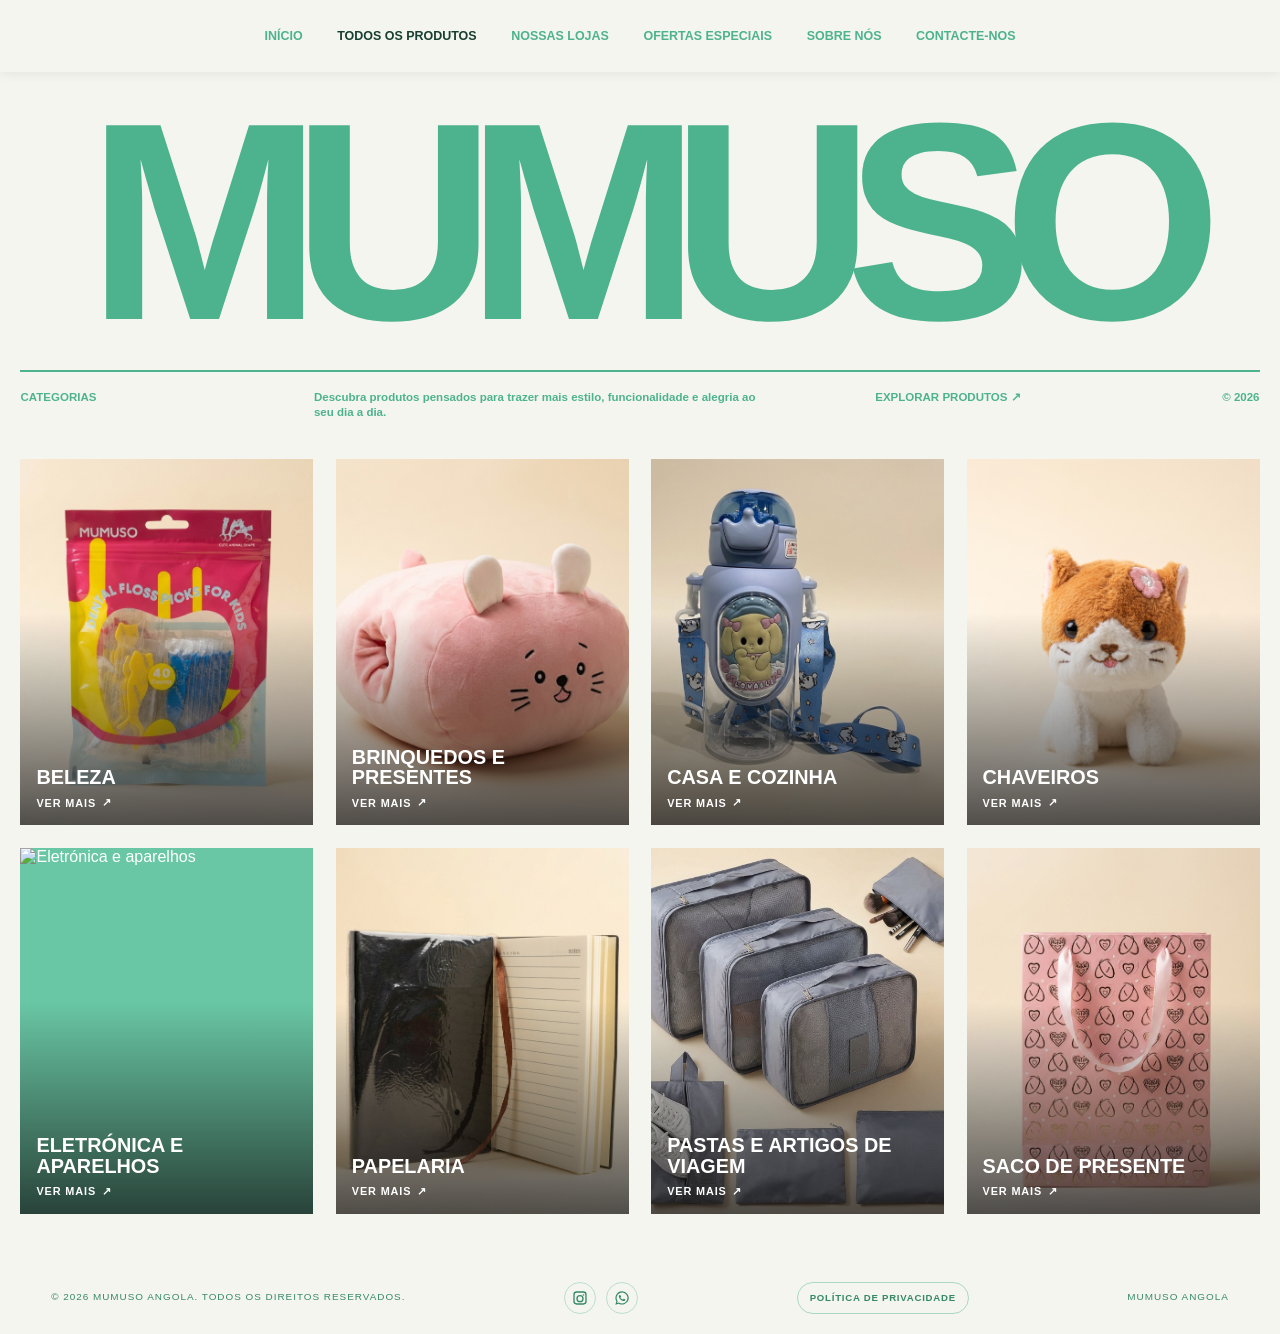
==== all-products.html @ 421673c2 "push" ====
<!doctype html>
<html lang="pt-AO">
  <head>
    <meta charset="UTF-8" />
    <meta name="viewport" content="width=device-width, initial-scale=1.0" />
    <meta
      name="description"
      content="Explore as categorias de produtos MUMUSO Angola."
    />
    <title>Todos os produtos | MUMUSO Angola</title>
    <link rel="stylesheet" href="all-products.css" />
    <link rel="stylesheet" href="footer.css" />
    <link rel="stylesheet" href="page-transitions.css" />
    <script src="script.js" defer></script>
    <script src="page-transitions.js" defer></script>
  </head>
  <body>
    <nav class="site-nav" aria-label="Navegação principal">
      <button
        class="nav-toggle"
        type="button"
        aria-expanded="false"
        aria-controls="primary-navigation"
        aria-label="Abrir menu"
      >
        <span class="nav-toggle-icon" aria-hidden="true"><span></span></span>
      </button>
      <div class="nav-links" id="primary-navigation">
        <a href="index.html#home">Início</a>
        <a href="all-products.html" aria-current="page">Todos os produtos</a>
        <a href="stores.html">Nossas lojas</a>
        <a href="index.html#offers">Ofertas especiais</a>
        <a href="abous-us.html">Sobre nós</a>
        <a href="contact%20us.html">Contacte-nos</a>
      </div>
    </nav>

    <main class="all-products">
      <header class="products-header">
        <h1>MUMUSO</h1>
        <div class="products-intro">
          <p class="intro-label">Categorias</p>
          <p class="intro-copy">
            Descubra produtos pensados para trazer mais estilo, funcionalidade e
            alegria ao seu dia a dia.
          </p>
          <a class="intro-link" href="catalog.html#catalog">Explorar produtos <span aria-hidden="true">&#8599;</span></a>
          <p class="intro-year">&copy; 2026</p>
        </div>
      </header>

      <section class="product-grid" aria-label="Categorias de produtos">
        <a class="product-card" href="catalog.html?category=beleza#catalog">
          <img src="public/beleza/beleza-001.jpg" alt="Produtos de beleza" />
          <span class="product-card-copy">
            <span class="product-card-title">Beleza</span>
            <span class="product-card-link">Ver mais <span aria-hidden="true">&#8599;</span></span>
          </span>
        </a>
        <a class="product-card" href="catalog.html?category=brinquedos-presentes#catalog">
          <img src="public/Brinquedos E Presentes/6941347711270_(2).jpeg_20261011231437.jpg" alt="Brinquedos e presentes" />
          <span class="product-card-copy">
            <span class="product-card-title">Brinquedos E Presentes</span>
            <span class="product-card-link">Ver mais <span aria-hidden="true">&#8599;</span></span>
          </span>
        </a>
        <a class="product-card" href="catalog.html?category=casa-cozinha#catalog">
          <img src="public/Casa E Cozinha/mumuso-09-bottle-blue-puppy.jpg_20261012151900.jpg" alt="Produtos para casa e cozinha" />
          <span class="product-card-copy">
            <span class="product-card-title">Casa E Cozinha</span>
            <span class="product-card-link">Ver mais <span aria-hidden="true">&#8599;</span></span>
          </span>
        </a>
        <a class="product-card" href="catalog.html?category=chaveiros#catalog">
          <img src="public/Chaveiros/6976227004227..jpeg_2K_20261011211742.jpg" alt="Chaveiros" />
          <span class="product-card-copy">
            <span class="product-card-title">Chaveiros</span>
            <span class="product-card-link">Ver mais <span aria-hidden="true">&#8599;</span></span>
          </span>
        </a>
        <a class="product-card" href="catalog.html?category=eletronica-aparelhos#catalog">
          <img src="public/Eletrónica E Aparelhos/6932559669633.jpeg_20261012150756.jpg" alt="Eletrónica e aparelhos" />
          <span class="product-card-copy">
            <span class="product-card-title">Eletrónica E Aparelhos</span>
            <span class="product-card-link">Ver mais <span aria-hidden="true">&#8599;</span></span>
          </span>
        </a>
        <a class="product-card" href="catalog.html?category=papelaria#catalog">
          <img src="public/Papelaria/6977321142747.jpeg_20261011212700.jpg" alt="Papelaria" />
          <span class="product-card-copy">
            <span class="product-card-title">Papelaria</span>
            <span class="product-card-link">Ver mais <span aria-hidden="true">&#8599;</span></span>
          </span>
        </a>
        <a class="product-card" href="catalog.html?category=pastas-viagem#catalog">
          <img src="public/Pastas E Artigos De Viagem/6976227003237.jpeg_20261011213330.jpg" alt="Pastas e artigos de viagem" />
          <span class="product-card-copy">
            <span class="product-card-title">Pastas E Artigos De Viagem</span>
            <span class="product-card-link">Ver mais <span aria-hidden="true">&#8599;</span></span>
          </span>
        </a>
        <a class="product-card" href="catalog.html?category=saco-presente#catalog">
          <img src="public/Saco De Presente/6976913290743.jpeg_20261011213800.jpg" alt="Sacos de presente" />
          <span class="product-card-copy">
            <span class="product-card-title">Saco De Presente</span>
            <span class="product-card-link">Ver mais <span aria-hidden="true">&#8599;</span></span>
          </span>
        </a>
      </section>
    </main>

    <footer class="site-footer">
      <p class="site-footer-copyright">&copy; 2026 MUMUSO ANGOLA. Todos os direitos reservados.</p>
      <nav class="site-footer-socials" aria-label="Redes sociais">
        <a href="https://www.instagram.com/mumusoangolaofficial/?hl=en" target="_blank" rel="noopener noreferrer" aria-label="Instagram">
          <svg viewBox="0 0 24 24" aria-hidden="true"><path d="M7 2h10a5 5 0 0 1 5 5v10a5 5 0 0 1-5 5H7a5 5 0 0 1-5-5V7a5 5 0 0 1 5-5zm0 2a3 3 0 0 0-3 3v10a3 3 0 0 0 3 3h10a3 3 0 0 0 3-3V7a3 3 0 0 0-3-3H7zm5 3.5A5.5 5.5 0 1 1 6.5 13 5.5 5.5 0 0 1 12 7.5zm0 2A3.5 3.5 0 1 0 15.5 13 3.5 3.5 0 0 0 12 9.5zm5.25-3.25a1.25 1.25 0 1 1-1.25 1.25 1.25 1.25 0 0 1 1.25-1.25z"/></svg>
        </a>
        <a href="https://wa.me/244922994922" target="_blank" rel="noopener noreferrer" aria-label="WhatsApp">
          <svg viewBox="0 0 24 24" aria-hidden="true"><path d="M12.04 2a9.91 9.91 0 0 0-8.48 15.03L2 22l5.1-1.52A9.94 9.94 0 1 0 12.04 2Zm0 18.08a8.1 8.1 0 0 1-4.13-1.13l-.3-.18-3.03.9.91-2.95-.2-.31a8.13 8.13 0 1 1 6.75 3.67Zm4.46-6.09c-.24-.12-1.42-.7-1.64-.78-.22-.08-.38-.12-.54.12-.16.24-.62.78-.76.94-.14.16-.28.18-.52.06-.24-.12-1.02-.38-1.94-1.2-.72-.64-1.2-1.43-1.34-1.67-.14-.24-.02-.37.1-.49.1-.1.24-.28.36-.42.12-.14.16-.24.24-.4.08-.16.04-.3-.02-.42-.06-.12-.54-1.3-.74-1.78-.2-.47-.4-.4-.54-.4l-.46-.01c-.16 0-.42.06-.64.3-.22.24-.84.82-.84 2s.86 2.32.98 2.48c.12.16 1.7 2.6 4.12 3.64.58.25 1.03.4 1.38.51.58.18 1.1.16 1.52.1.46-.07 1.42-.58 1.62-1.14.2-.56.2-1.04.14-1.14-.06-.1-.22-.16-.46-.28Z"/></svg>
        </a>
      </nav>
      <a class="site-footer-policy" href="privacy-policy.html">Política de privacidade</a>
      <p class="site-footer-brand">MUMUSO ANGOLA</p>
    </footer>
  </body>
</html>
---- all-products.css ----
:root {
  --products-green: #69c7a5;
  --products-green-deep: #4db38e;
  --products-paper: #f5f5f0;
  --products-ink: #173f31;
  --products-sans: "Avenir Next", "Montserrat", "Helvetica Neue", Arial, sans-serif;
}

*,
*::before,
*::after {
  box-sizing: border-box;
}

html {
  min-width: 320px;
  scroll-behavior: smooth;
}

body {
  min-width: 320px;
  min-height: 100vh;
  margin: 0;
  background: var(--products-paper);
  color: var(--products-ink);
  font-family: var(--products-sans);
}

.site-nav {
  position: fixed;
  inset: 0 0 auto;
  z-index: 10;
  display: flex;
  min-height: 4.5rem;
  align-items: center;
  justify-content: center;
  padding: 0.75rem 2rem;
  background: rgba(245, 245, 240, 0.96);
  box-shadow: 0 1px 12px rgba(16, 16, 16, 0.08);
  backdrop-filter: blur(12px);
}

.nav-links {
  display: flex;
  align-items: center;
  justify-content: center;
  gap: clamp(1rem, 2.7vw, 2.75rem);
}

.nav-links a {
  color: var(--products-green-deep);
  font-size: 0.78rem;
  font-weight: 600;
  text-decoration: none;
  text-transform: uppercase;
  white-space: nowrap;
  transition: color 0.2s ease;
}

.nav-links a:hover,
.nav-links a:focus-visible,
.nav-links a[aria-current="page"] {
  color: var(--products-ink);
}

.nav-toggle {
  display: none;
}

.all-products {
  padding: 7rem clamp(1rem, 1.6vw, 1.5rem) 3rem;
}

.products-header {
  margin-bottom: clamp(1.75rem, 3vw, 2.5rem);
}

.products-header h1 {
  margin: 0;
  color: var(--products-green-deep);
  font-size: clamp(5.2rem, 22vw, 22rem);
  font-weight: 700;
  letter-spacing: -0.105em;
  line-height: 0.78;
  text-align: center;
}

.products-intro {
  display: grid;
  grid-template-columns: 1fr 2fr 1.2fr auto;
  gap: clamp(1rem, 2vw, 2rem);
  align-items: start;
  margin-top: clamp(1.5rem, 3vw, 2.5rem);
  padding-top: 1.1rem;
  border-top: 2px solid var(--products-green-deep);
}

.products-intro p,
.intro-link {
  margin: 0;
  color: var(--products-green-deep);
  font-size: 0.72rem;
  font-weight: 600;
  line-height: 1.35;
  text-transform: uppercase;
}

.intro-copy {
  max-width: 28rem;
  text-transform: none !important;
}

.intro-link {
  justify-self: start;
  text-decoration: none;
}

.intro-link:hover,
.intro-link:focus-visible {
  color: var(--products-ink);
}

.intro-year {
  text-align: right;
}

.product-grid {
  display: grid;
  grid-template-columns: repeat(4, minmax(0, 1fr));
  gap: clamp(0.65rem, 1.8vw, 1.4rem);
}

.product-card {
  position: relative;
  display: block;
  aspect-ratio: 0.8;
  overflow: hidden;
  background: var(--products-green);
  color: #fff;
  text-decoration: none;
}

.product-card img {
  position: absolute;
  inset: 0;
  width: 100%;
  height: 100%;
  object-fit: cover;
  transition: transform 0.45s ease;
}

.product-card::after {
  position: absolute;
  inset: 0;
  background: linear-gradient(180deg, transparent 42%, rgba(16, 16, 16, 0.72));
  content: "";
}

.product-card:hover img,
.product-card:focus-visible img {
  transform: scale(1.04);
}

.product-card:focus-visible {
  outline: 3px solid var(--products-green-deep);
  outline-offset: 3px;
}

.product-card-copy {
  position: absolute;
  z-index: 1;
  right: 1rem;
  bottom: 1rem;
  left: 1rem;
  display: flex;
  flex-direction: column;
  align-items: flex-start;
  gap: 0.5rem;
}

.product-card-title {
  font-size: clamp(0.9rem, 1.55vw, 1.35rem);
  font-weight: 600;
  line-height: 1.05;
  text-transform: uppercase;
}

.product-card-link {
  display: inline-flex;
  gap: 0.35rem;
  align-items: center;
  font-size: 0.68rem;
  font-weight: 600;
  letter-spacing: 0.08em;
  text-transform: uppercase;
}

@media (max-width: 768px) {
  .site-nav {
    justify-content: flex-end;
    min-height: 3.75rem;
    padding: 0.5rem 1rem;
  }

  .nav-toggle {
    position: relative;
    z-index: 2;
    display: grid;
    width: 2.75rem;
    height: 2.75rem;
    place-items: center;
    border: 1px solid rgba(77, 179, 142, 0.45);
    border-radius: 50%;
    color: var(--products-green-deep);
    background: var(--products-paper);
    cursor: pointer;
  }

  .nav-toggle-icon,
  .nav-toggle-icon::before,
  .nav-toggle-icon::after {
    display: block;
    width: 1.1rem;
    height: 2px;
    background: currentColor;
    transition: transform 0.2s ease;
  }

  .nav-toggle-icon {
    position: relative;
  }

  .nav-toggle-icon::before,
  .nav-toggle-icon::after {
    position: absolute;
    left: 0;
    content: "";
  }

  .nav-toggle-icon::before {
    transform: translateY(-0.35rem);
  }

  .nav-toggle-icon::after {
    transform: translateY(0.35rem);
  }

  .nav-toggle[aria-expanded="true"] .nav-toggle-icon {
    background: transparent;
  }

  .nav-toggle[aria-expanded="true"] .nav-toggle-icon::before {
    transform: rotate(45deg);
  }

  .nav-toggle[aria-expanded="true"] .nav-toggle-icon::after {
    transform: rotate(-45deg);
  }

  .nav-links {
    position: absolute;
    top: 100%;
    right: 0;
    left: 0;
    display: flex;
    flex-direction: column;
    align-items: stretch;
    gap: 0;
    max-height: 0;
    padding: 0 1.25rem;
    overflow: hidden;
    background: var(--products-paper);
    box-shadow: 0 12px 16px rgba(16, 16, 16, 0.08);
    visibility: hidden;
    transition: max-height 0.3s ease, padding 0.3s ease, visibility 0.3s ease;
  }

  .nav-links.is-open {
    max-height: 24rem;
    padding: 0.5rem 1.25rem 1rem;
    visibility: visible;
  }

  .nav-links a {
    padding: 0.9rem 0;
    border-bottom: 1px solid rgba(77, 179, 142, 0.2);
    font-size: 0.85rem;
  }

  .nav-links a:last-child {
    border-bottom: 0;
  }

  .all-products {
    padding-top: 6rem;
  }

  .products-header h1 {
    font-size: clamp(3.5rem, 21vw, 11rem);
  }

  .products-intro {
    grid-template-columns: 1fr 2fr;
    gap: 1rem;
  }

  .intro-year {
    display: none;
  }

  .product-grid {
    grid-template-columns: repeat(2, minmax(0, 1fr));
    gap: 0.7rem;
  }

  .product-card-copy {
    right: 0.7rem;
    bottom: 0.7rem;
    left: 0.7rem;
  }
}

@media (prefers-reduced-motion: reduce) {
  *,
  *::before,
  *::after {
    scroll-behavior: auto !important;
    transition-duration: 0.01ms !important;
  }
}
---- footer.css ----
.site-footer {
  display: flex;
  min-height: 4.5rem;
  align-items: center;
  justify-content: space-between;
  gap: 1rem;
  padding: 1rem clamp(1.25rem, 4vw, 4rem);
  background: #f5f5f0;
  color: #53665c;
  font-family: "Avenir Next", "Montserrat", "Helvetica Neue", Arial, sans-serif;
}

.site-footer p {
  width: auto;
  margin: 0;
  font-size: 0.62rem;
  font-weight: 500;
  letter-spacing: 0.1em;
  line-height: 1.5;
  text-transform: uppercase;
}

.site-footer-brand {
  color: #368967;
  text-align: right;
}

.site-footer-copyright {
  color: #368967;
}

.site-footer-socials {
  display: flex;
  align-items: center;
  gap: 0.65rem;
}

.site-footer-socials a {
  display: grid;
  width: 2rem;
  height: 2rem;
  place-items: center;
  border: 1px solid rgba(77, 179, 142, 0.35);
  border-radius: 50%;
  color: #368967;
  transition: color 0.2s ease, background 0.2s ease;
}

.site-footer-socials a:hover,
.site-footer-socials a:focus-visible {
  color: #fff;
  background: #4db38e;
}

.site-footer-socials svg {
  width: 1rem;
  height: 1rem;
  fill: currentColor;
}

.site-footer-policy {
  display: inline-flex;
  min-height: 2rem;
  align-items: center;
  justify-content: center;
  padding: 0.4rem 0.75rem;
  border: 1px solid rgba(77, 179, 142, 0.45);
  border-radius: 999px;
  color: #368967;
  font-size: 0.6rem;
  font-weight: 600;
  letter-spacing: 0.08em;
  text-decoration: none;
  text-transform: uppercase;
  transition: color 0.2s ease, background 0.2s ease;
}

.site-footer-policy:hover,
.site-footer-policy:focus-visible {
  color: #fff;
  background: #4db38e;
}

@media (max-width: 600px) {
  .site-footer {
    flex-wrap: wrap;
    justify-content: center;
    gap: 0.65rem 1.25rem;
    padding: 1rem;
  }

  .site-footer p {
    font-size: 0.58rem;
    text-align: center;
  }

  .site-footer-brand {
    flex-basis: 100%;
  }

  .site-footer-policy {
    font-size: 0.56rem;
  }
}
---- page-transitions.css ----
@keyframes page-transition-enter {
  from {
    opacity: 0;
  }

  to {
    opacity: 1;
  }
}

body {
  animation: page-transition-enter 260ms ease-out both;
}

html.is-transitioning-out::after {
  position: fixed;
  z-index: 2000;
  inset: 0;
  background: #f5f5f0;
  content: "";
  opacity: 0;
  pointer-events: none;
  transition: opacity 240ms ease-in;
}

html.is-transitioning-out.is-transition-active::after {
  opacity: 1;
  pointer-events: auto;
}

@media (prefers-reduced-motion: reduce) {
  body {
    animation: none;
  }

  html.is-transitioning-out::after {
    transition: none;
  }
}
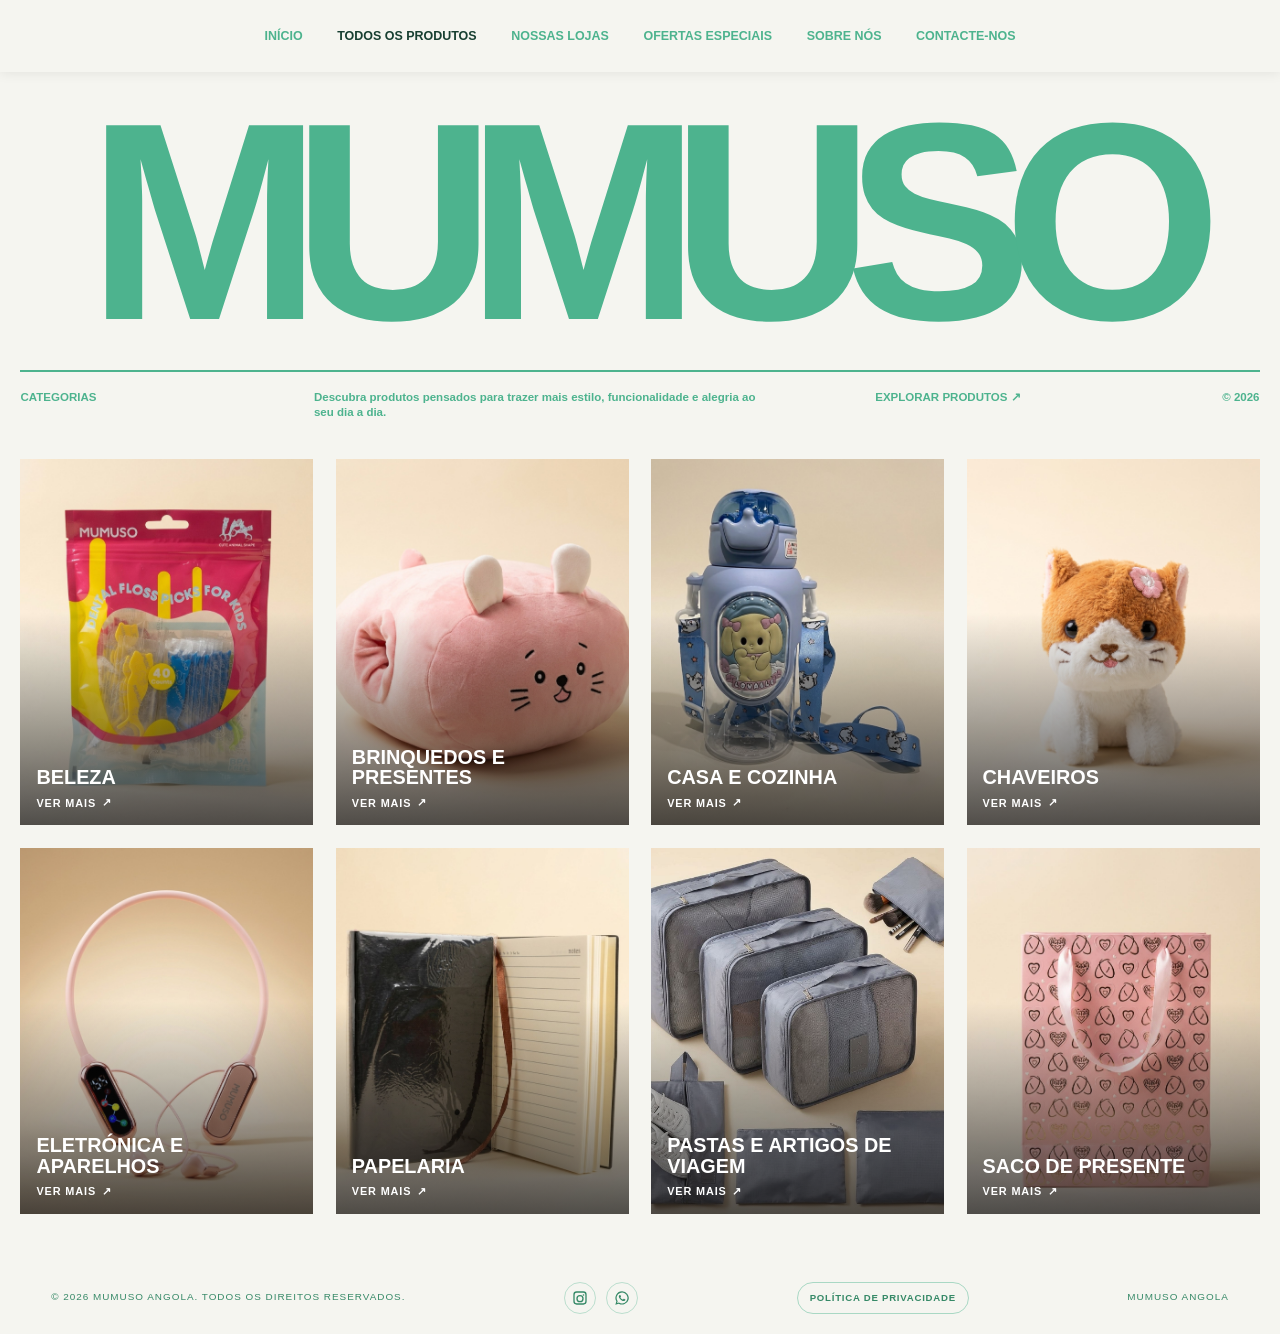
==== commit 7251a068: "Fix Eletrónica product images (Unicode NFC/NFD mismatch) The category folder is stored as NFC ('ó' =" ====
--- a/all-products.html
+++ b/all-products.html
@@ -79,7 +79,7 @@
           </span>
         </a>
         <a class="product-card" href="catalog.html?category=eletronica-aparelhos#catalog">
-          <img src="public/Eletrónica E Aparelhos/6932559669633.jpeg_20261012150756.jpg" alt="Eletrónica e aparelhos" />
+          <img src="public/Eletrónica E Aparelhos/6932559669633.jpeg_20261012150756.jpg" alt="Eletrónica e aparelhos" />
           <span class="product-card-copy">
             <span class="product-card-title">Eletrónica E Aparelhos</span>
             <span class="product-card-link">Ver mais <span aria-hidden="true">&#8599;</span></span>
